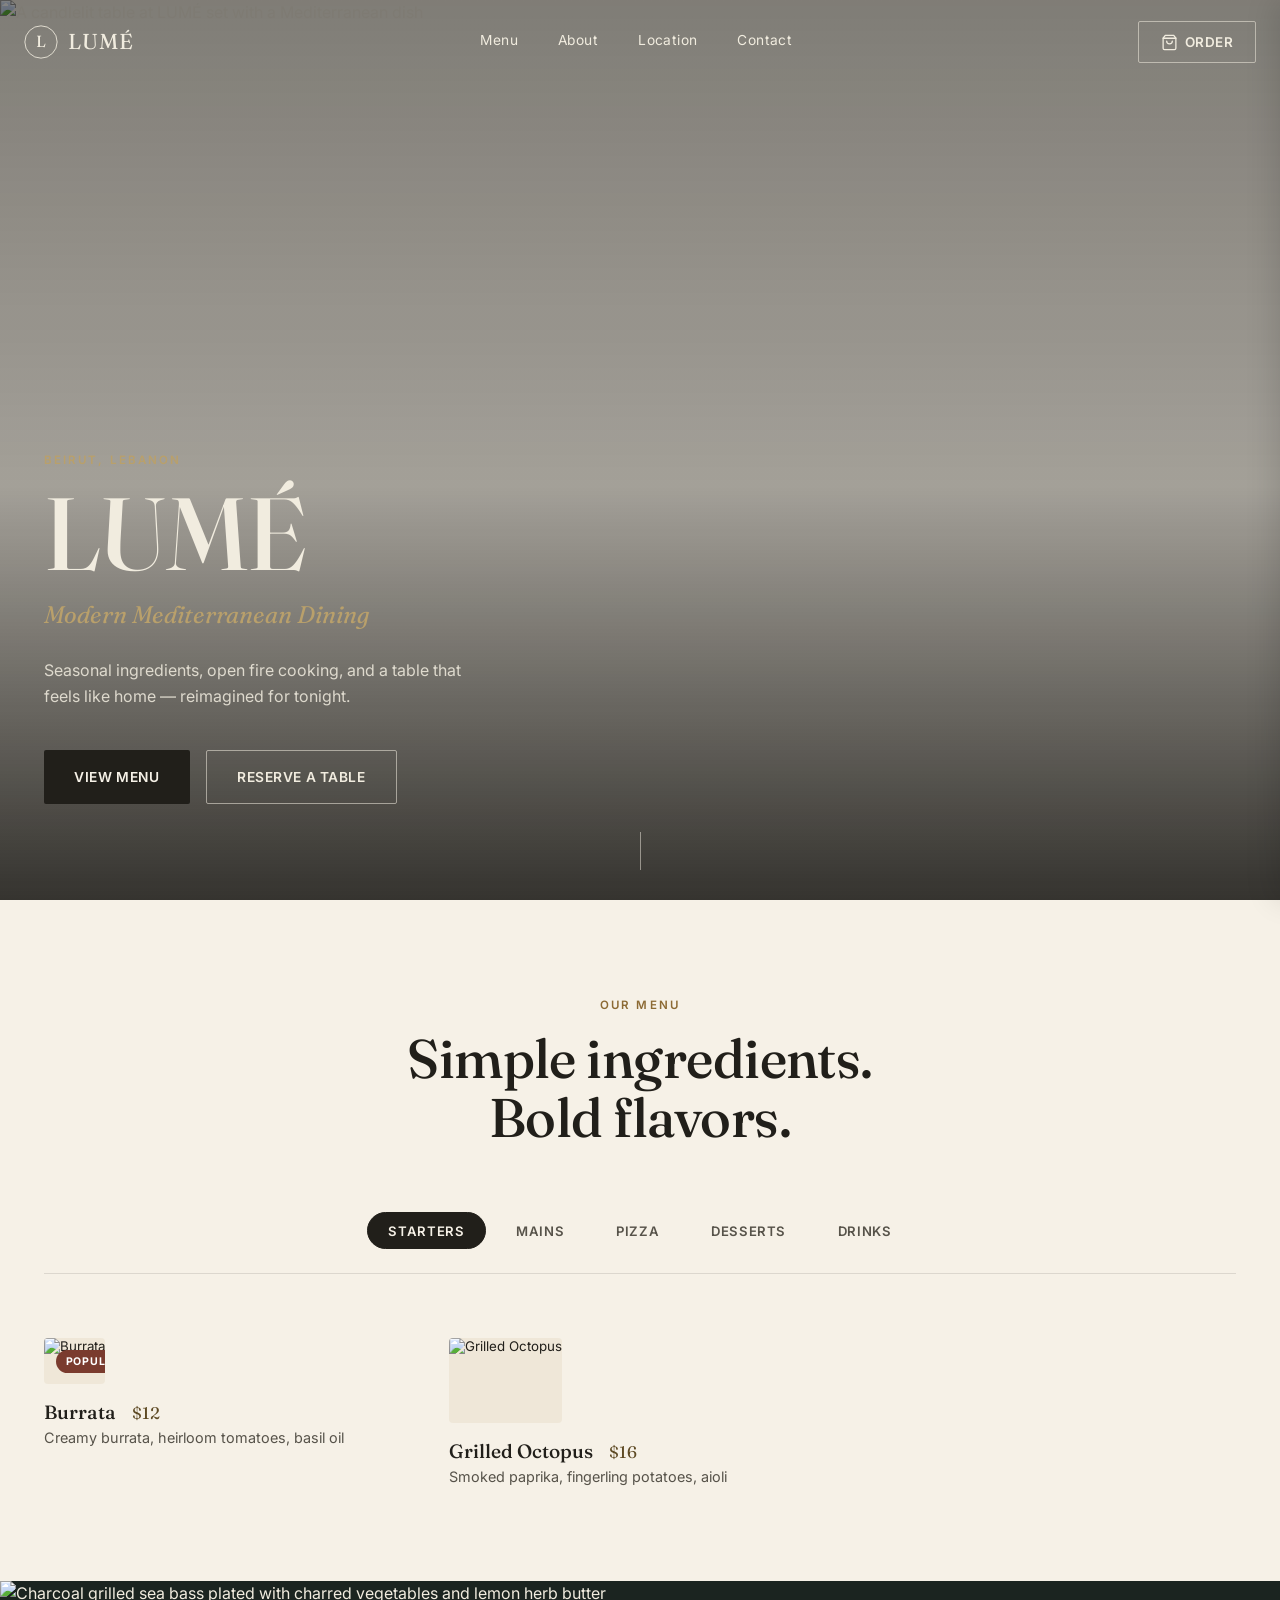
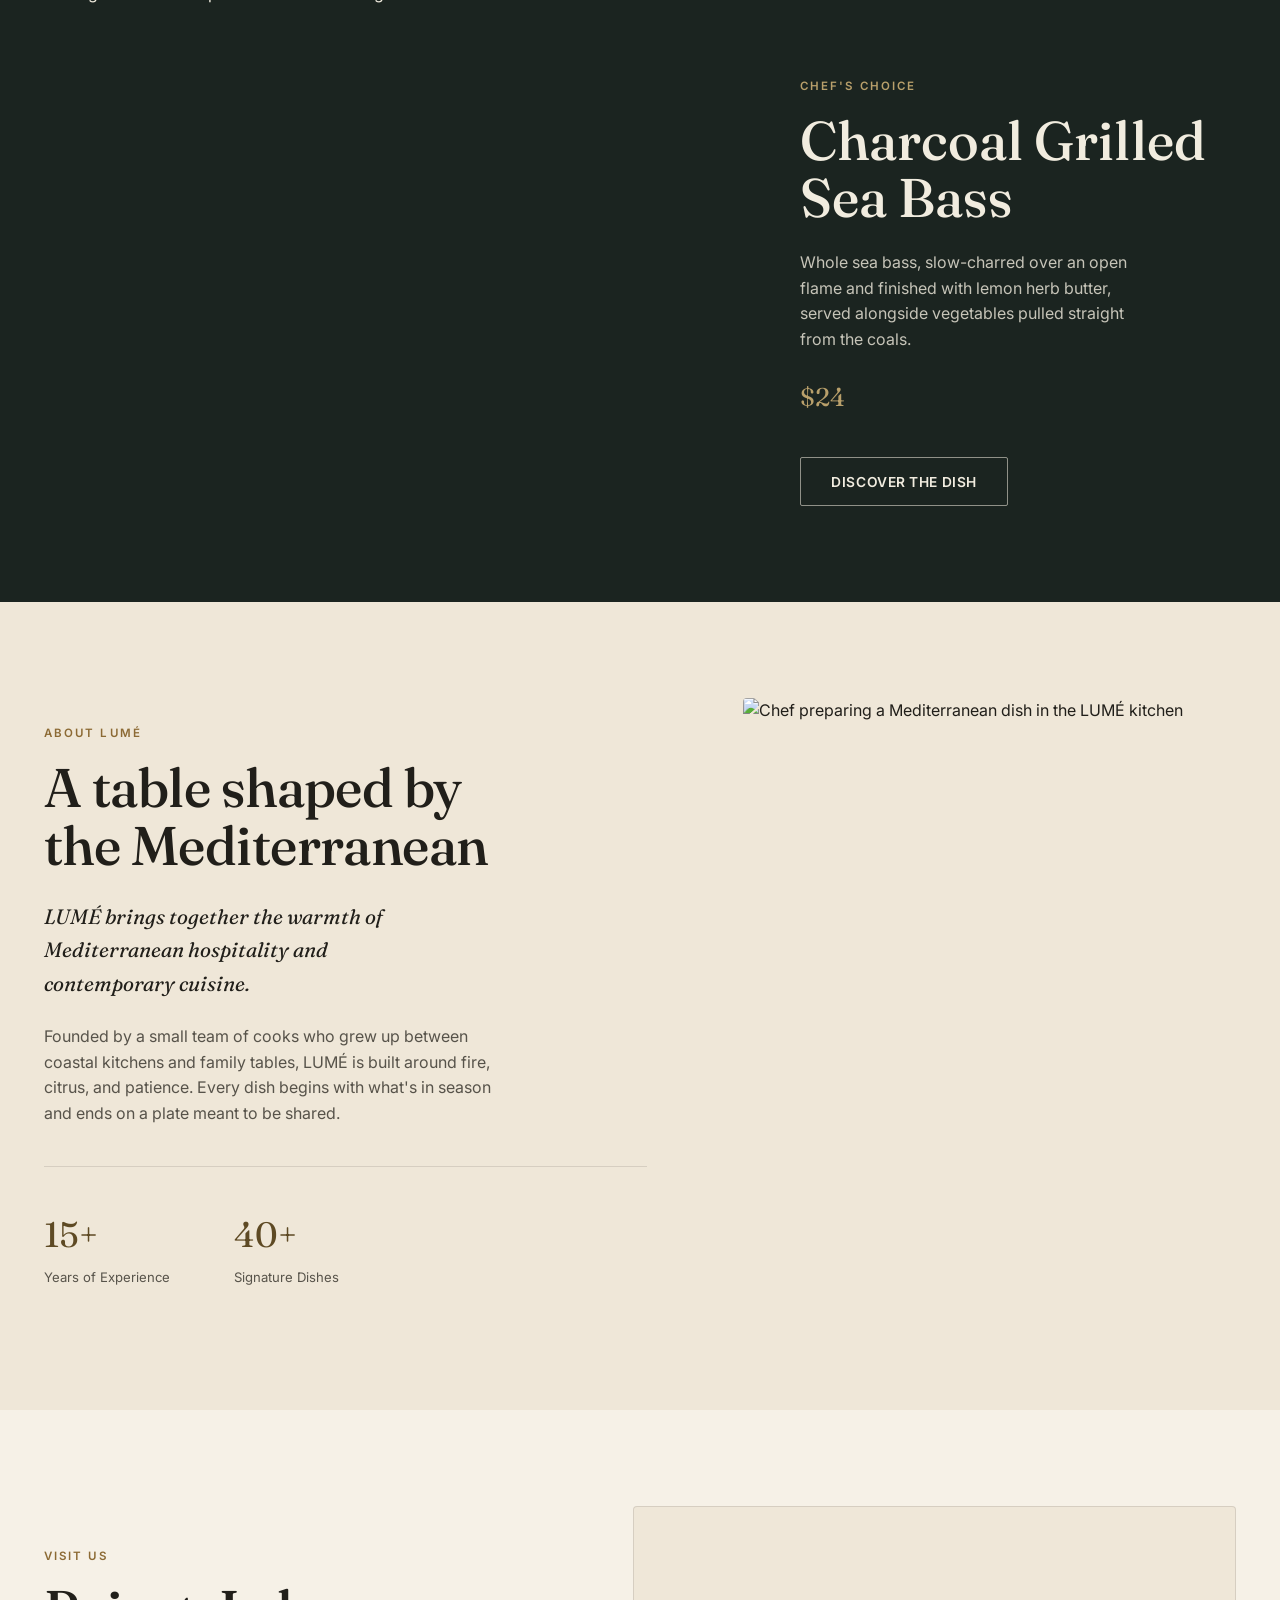
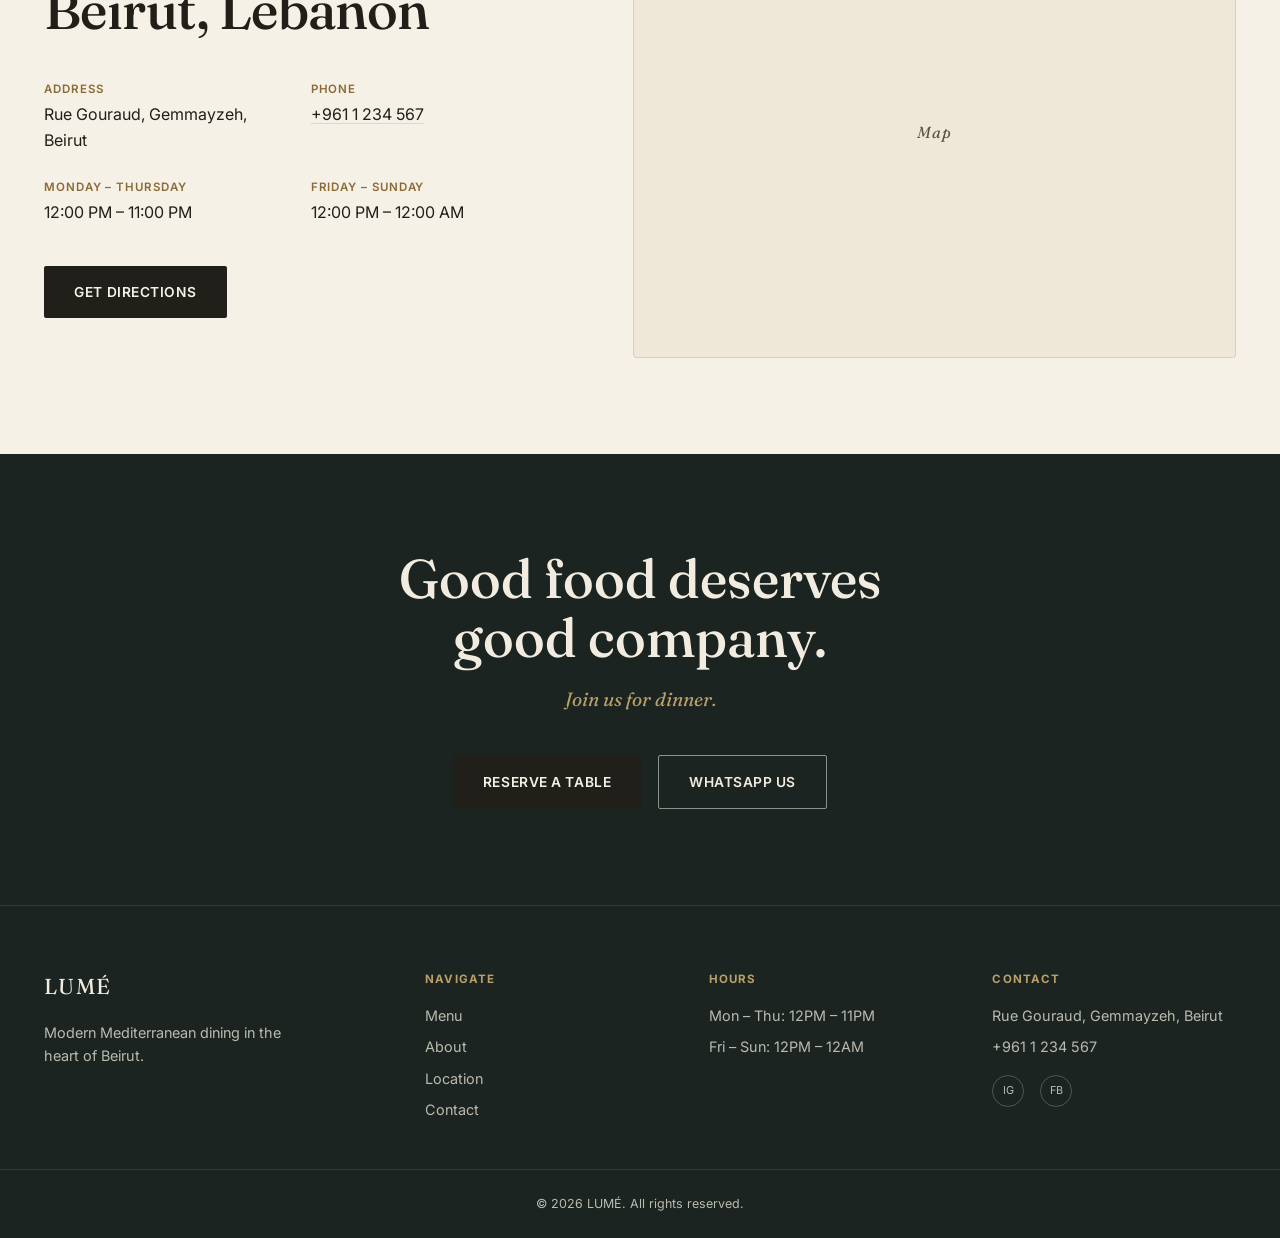
==== restaurants/lume/index.html @ 14a467d0 "Add files via upload" ====
<!DOCTYPE html>
<html lang="en">
<head>
<meta charset="UTF-8">
<meta name="viewport" content="width=device-width, initial-scale=1.0">
<title>LUMÉ — Modern Mediterranean Dining</title>
<meta name="description" content="LUMÉ is a modern Mediterranean restaurant in Beirut, Lebanon. Explore our menu, reserve a table, and discover contemporary Mediterranean cuisine.">
<link rel="preconnect" href="https://fonts.googleapis.com">
<link rel="preconnect" href="https://fonts.gstatic.com" crossorigin>
<link href="https://fonts.googleapis.com/css2?family=Fraunces:ital,opsz,wght@0,9..144,300;0,9..144,400;0,9..144,500;0,9..144,600;1,9..144,400;1,9..144,500&family=Inter:wght@400;500;600&display=swap" rel="stylesheet">
<link rel="stylesheet" href="css/style.css">
</head>
<body>

<!-- ================= NAVIGATION ================= -->
<header class="nav" id="nav">
  <div class="nav__inner">
    <a href="#top" class="nav__brand" aria-label="LUMÉ home">
      <span class="nav__mark" aria-hidden="true">
        <svg viewBox="0 0 40 40" width="34" height="34">
          <circle cx="20" cy="20" r="19" fill="none" stroke="currentColor" stroke-width="1"/>
          <text x="20" y="26" text-anchor="middle" font-family="Fraunces, serif" font-size="19" fill="currentColor">L</text>
        </svg>
      </span>
      <span class="nav__name">LUMÉ</span>
    </a>

    <nav class="nav__links" aria-label="Primary">
      <a href="#menu">Menu</a>
      <a href="#about">About</a>
      <a href="#location">Location</a>
      <a href="#contact">Contact</a>
    </nav>

    <div class="nav__actions">
      <button class="nav__cart-btn btn btn--line" id="cartBtn" aria-label="View your order, 0 items in cart">
        <svg class="nav__cart-icon" viewBox="0 0 24 24" width="17" height="17" fill="none" stroke="currentColor" stroke-width="1.8" stroke-linecap="round" stroke-linejoin="round" aria-hidden="true">
          <path d="M6 2L3 6v14a2 2 0 0 0 2 2h14a2 2 0 0 0 2-2V6l-3-4z"></path>
          <line x1="3" y1="6" x2="21" y2="6"></line>
          <path d="M16 10a4 4 0 0 1-8 0"></path>
        </svg>
        <span class="nav__cart-text">Order</span>
        <span class="nav__cart-badge" id="cartBadge" aria-hidden="true" hidden>0</span>
      </button>
      <button class="nav__burger" id="burgerBtn" aria-label="Open menu" aria-expanded="false" aria-controls="mobileDrawer">
        <span></span><span></span><span></span>
      </button>
    </div>
  </div>
</header>

<!-- Mobile drawer -->
<div class="drawer" id="mobileDrawer" aria-hidden="true">
  <nav class="drawer__links" aria-label="Mobile">
    <a href="#menu">Menu</a>
    <a href="#about">About</a>
    <a href="#location">Location</a>
    <a href="#contact">Contact</a>
    <button class="btn btn--solid drawer__order" id="drawerCartBtn">
      View Order (<span id="drawerCartBadge">0</span>)
    </button>
  </nav>
</div>
<div class="drawer__scrim" id="drawerScrim"></div>

<main id="top">

<!-- ================= HERO ================= -->
<section class="hero" id="hero">
  <div class="hero__media">
    <img src="https://images.unsplash.com/photo-1552566626-52f8b828add9?q=80&w=1800&auto=format&fit=crop" alt="A candlelit table at LUMÉ set with a Mediterranean dish" loading="eager">
    <div class="hero__scrim"></div>
  </div>
  <div class="hero__content">
    <p class="eyebrow hero__eyebrow reveal">Beirut, Lebanon</p>
    <h1 class="hero__title reveal">LUMÉ</h1>
    <p class="hero__tagline reveal">Modern Mediterranean Dining</p>
    <p class="hero__sub reveal">Seasonal ingredients, open fire cooking, and a table that feels like home — reimagined for tonight.</p>
    <div class="hero__ctas reveal">
      <a href="#menu" class="btn btn--solid">View Menu</a>
      <a href="#contact" class="btn btn--ghost">Reserve a Table</a>
    </div>
  </div>
  <button class="hero__scroll" id="scrollIndicator" aria-label="Scroll to menu">
    <span></span>
  </button>
</section>

<!-- ================= MENU ================= -->
<section class="menu-section" id="menu">
  <div class="section-inner">
    <p class="eyebrow center reveal">Our Menu</p>
    <h2 class="section-title center reveal">Simple ingredients.<br>Bold flavors.</h2>

    <div class="menu-tabs" role="tablist" aria-label="Menu categories" id="menuTabs">
      <!-- injected by JS -->
    </div>

    <div class="menu-grid" id="menuGrid" aria-live="polite">
      <!-- injected by JS -->
    </div>
  </div>
</section>

<!-- ================= FEATURED DISH ================= -->
<section class="featured" id="featured">
  <div class="featured__media reveal">
    <img src="https://images.unsplash.com/photo-1544025162-d76694265947?q=80&w=1400&auto=format&fit=crop" alt="Charcoal grilled sea bass plated with charred vegetables and lemon herb butter" loading="lazy">
  </div>
  <div class="featured__content reveal">
    <p class="eyebrow">Chef's Choice</p>
    <h2 class="featured__title">Charcoal Grilled<br>Sea Bass</h2>
    <p class="featured__desc">Whole sea bass, slow-charred over an open flame and finished with lemon herb butter, served alongside vegetables pulled straight from the coals.</p>
    <p class="featured__price">$24</p>
    <button class="btn btn--line" id="discoverBtn" data-id="2">Discover the Dish</button>
  </div>
</section>

<!-- ================= ABOUT ================= -->
<section class="about" id="about">
  <div class="section-inner about__inner">
    <div class="about__text reveal">
      <p class="eyebrow">About LUMÉ</p>
      <h2 class="section-title">A table shaped by<br>the Mediterranean</h2>
      <p class="about__lead">LUMÉ brings together the warmth of Mediterranean hospitality and contemporary cuisine.</p>
      <p class="about__body">Founded by a small team of cooks who grew up between coastal kitchens and family tables, LUMÉ is built around fire, citrus, and patience. Every dish begins with what's in season and ends on a plate meant to be shared.</p>

      <div class="about__stats">
        <div class="stat">
          <span class="stat__num">15+</span>
          <span class="stat__label">Years of Experience</span>
        </div>
        <div class="stat">
          <span class="stat__num">40+</span>
          <span class="stat__label">Signature Dishes</span>
        </div>
      </div>
    </div>
    <div class="about__media reveal">
      <img src="https://images.unsplash.com/photo-1414235077428-338989a2e8c0?q=80&w=1000&auto=format&fit=crop" alt="Chef preparing a Mediterranean dish in the LUMÉ kitchen" loading="lazy">
    </div>
  </div>
</section>

<!-- ================= LOCATION ================= -->
<section class="location" id="location">
  <div class="section-inner location__inner">
    <div class="location__details reveal">
      <p class="eyebrow">Visit Us</p>
      <h2 class="section-title">Beirut, Lebanon</h2>

      <dl class="location__list">
        <div>
          <dt>Address</dt>
          <dd>Rue Gouraud, Gemmayzeh, Beirut</dd>
        </div>
        <div>
          <dt>Phone</dt>
          <dd><a href="tel:+9611234567">+961 1 234 567</a></dd>
        </div>
        <div>
          <dt>Monday – Thursday</dt>
          <dd>12:00 PM – 11:00 PM</dd>
        </div>
        <div>
          <dt>Friday – Sunday</dt>
          <dd>12:00 PM – 12:00 AM</dd>
        </div>
      </dl>

      <a href="https://maps.google.com/?q=Rue+Gouraud,+Gemmayzeh,+Beirut" target="_blank" rel="noopener noreferrer" class="btn btn--solid" id="directionsLink">Get Directions</a>
    </div>

    <div class="location__map reveal" role="img" aria-label="Map placeholder showing LUMÉ's location in Beirut">
      <span>Map</span>
    </div>
  </div>
</section>

<!-- ================= CTA ================= -->
<section class="cta" id="contact">
  <div class="section-inner cta__inner reveal">
    <h2 class="cta__title">Good food deserves<br>good company.</h2>
    <p class="cta__sub">Join us for dinner.</p>
    <div class="cta__actions">
      <a href="tel:+9611234567" class="btn btn--solid" id="reserveBtn">Reserve a Table</a>
      <a href="https://wa.me/9611234567?text=Hello%20LUM%C3%89%2C%20I%20would%20like%20to%20reserve%20a%20table" target="_blank" rel="noopener noreferrer" class="btn btn--ghost" id="whatsappBtn">WhatsApp Us</a>
    </div>
  </div>
</section>

</main>

<!-- ================= FOOTER ================= -->
<footer class="footer">
  <div class="section-inner footer__inner">
    <div class="footer__brand">
      <span class="nav__name">LUMÉ</span>
      <p>Modern Mediterranean dining in the heart of Beirut.</p>
    </div>

    <nav class="footer__col" aria-label="Footer navigation">
      <h3>Navigate</h3>
      <a href="#menu">Menu</a>
      <a href="#about">About</a>
      <a href="#location">Location</a>
      <a href="#contact">Contact</a>
    </nav>

    <div class="footer__col">
      <h3>Hours</h3>
      <p>Mon – Thu: 12PM – 11PM</p>
      <p>Fri – Sun: 12PM – 12AM</p>
    </div>

    <div class="footer__col">
      <h3>Contact</h3>
      <p>Rue Gouraud, Gemmayzeh, Beirut</p>
      <p><a href="tel:+9611234567">+961 1 234 567</a></p>
      <div class="footer__social" aria-label="Social media">
        <a href="https://instagram.com" target="_blank" rel="noopener noreferrer" aria-label="LUMÉ on Instagram">IG</a>
        <a href="https://facebook.com" target="_blank" rel="noopener noreferrer" aria-label="LUMÉ on Facebook">FB</a>
      </div>
    </div>
  </div>
  <p class="footer__copy">© 2026 LUMÉ. All rights reserved.</p>
</footer>

<!-- ================= FOOD MODAL ================= -->
<div class="modal-scrim" id="modalScrim"></div>
<div class="modal" id="foodModal" role="dialog" aria-modal="true" aria-labelledby="modalTitle" aria-hidden="true">
  <button class="modal__close" id="modalClose" aria-label="Close dish details">&times;</button>
  <div class="modal__media">
    <img id="modalImage" src="" alt="">
  </div>
  <div class="modal__body">
    <p class="eyebrow" id="modalCategory"></p>
    <h3 id="modalTitle"></h3>
    <p class="modal__desc" id="modalDesc"></p>
    <p class="modal__ingredients" id="modalIngredients"></p>
    <div class="modal__tags" id="modalTags"></div>

    <div class="modal__footer">
      <div class="qty" role="group" aria-label="Quantity">
        <button id="qtyMinus" aria-label="Decrease quantity" disabled>−</button>
        <span id="qtyValue" aria-live="polite">1</span>
        <button id="qtyPlus" aria-label="Increase quantity">+</button>
      </div>
      <button class="btn btn--solid" id="addToOrderBtn">
        Add to Order — <span id="modalPrice"></span>
      </button>
    </div>
  </div>
</div>

<div class="toast" id="toast" role="status" aria-live="polite"></div>

<!-- ================= CART DRAWER ================= -->
<div class="cart-scrim" id="cartScrim"></div>
<aside class="cart-drawer" id="cartDrawer" role="dialog" aria-modal="true" aria-labelledby="cartTitle" aria-hidden="true">
  <div class="cart-drawer__header">
    <div class="cart-drawer__heading">
      <h2 class="cart-drawer__title" id="cartTitle">Your Order</h2>
      <span class="cart-drawer__count" id="cartHeaderCount" aria-live="polite">0 items</span>
    </div>
    <button class="cart-drawer__close" id="cartClose" aria-label="Close order drawer">&times;</button>
  </div>

  <div class="cart-drawer__body" id="cartBody">
    <!-- Injected by JS: Cart Items or Empty State -->
  </div>

  <div class="cart-drawer__footer" id="cartFooter">
    <div class="cart-drawer__subtotal-row">
      <span class="cart-drawer__subtotal-label">Subtotal</span>
      <span class="cart-drawer__subtotal-val" id="cartSubtotal">$0</span>
    </div>
    <button class="btn btn--solid cart-drawer__checkout-btn" id="checkoutBtn">
      Continue to Order
    </button>
  </div>
</aside>

<script src="js/app.js"></script>
</body>
</html>
---- restaurants/lume/css/style.css ----
/* ===========================================================
   LUMÉ — Design Tokens
   =========================================================== */
:root{
  /* --- Color: warm Mediterranean neutrals + brass accent --- */
  --color-bg:            #F6F1E7;   /* warm ivory */
  --color-bg-alt:        #EFE7D8;   /* deeper ivory, for section contrast */
  --color-ink:           #211F1A;   /* near-black warm ink */
  --color-ink-soft:      #57534A;   /* muted body text */
  --color-line:          rgba(33,31,26,0.12);

  --color-dark:          #1B2420;   /* deep olive-ink, for dark sections */
  --color-dark-text:     #F1ECDF;

  --color-accent:        #8C6A34;   /* aged brass / olive-gold */
  --color-accent-soft:   #B9A06B;
  --color-accent-deep:   #5E4A24;

  --color-badge:         #7A3B2E;   /* deep terracotta for "Popular/New" badges only */

  /* --- Type --- */
  --font-display: "Fraunces", serif;
  --font-body: "Inter", -apple-system, BlinkMacSystemFont, "Segoe UI", sans-serif;

  --fs-eyebrow: 0.72rem;
  --fs-body: 1rem;
  --fs-h1: clamp(3rem, 10vw, 6.4rem);
  --fs-h2: clamp(2rem, 5vw, 3.4rem);
  --fs-h3: clamp(1.4rem, 3vw, 1.9rem);

  /* --- Spacing scale --- */
  --sp-1: 0.5rem;
  --sp-2: 1rem;
  --sp-3: 1.5rem;
  --sp-4: 2.5rem;
  --sp-5: 4rem;
  --sp-6: 6rem;
  --sp-7: 9rem;

  --radius-sm: 2px;
  --radius-md: 4px;

  --ease: cubic-bezier(0.22, 1, 0.36, 1);
  --nav-h: 84px;
}

/* ===========================================================
   Reset
   =========================================================== */
*, *::before, *::after{ box-sizing: border-box; }
html{ scroll-behavior: smooth; }
body{
  margin:0;
  background: var(--color-bg);
  color: var(--color-ink);
  font-family: var(--font-body);
  font-size: var(--fs-body);
  line-height: 1.6;
  -webkit-font-smoothing: antialiased;
  overflow-x: hidden;
}
img{ max-width:100%; display:block; }
a{ color:inherit; text-decoration:none; }
button{ font-family: inherit; cursor:pointer; background:none; border:none; color:inherit; }
h1,h2,h3,h4,p,dl,dd{ margin:0; }
ul{ list-style:none; margin:0; padding:0; }

@media (prefers-reduced-motion: reduce){
  *{ animation-duration: 0.001ms !important; animation-iteration-count: 1 !important; transition-duration: 0.001ms !important; scroll-behavior: auto !important; }
}

:focus-visible{
  outline: 2px solid var(--color-accent);
  outline-offset: 3px;
}

/* ===========================================================
   Shared utilities
   =========================================================== */
.section-inner{
  max-width: 1240px;
  margin: 0 auto;
  padding: var(--sp-6) var(--sp-3);
}
.center{ text-align:center; margin-left:auto; margin-right:auto; }

.eyebrow{
  font-family: var(--font-body);
  font-size: var(--fs-eyebrow);
  letter-spacing: 0.18em;
  text-transform: uppercase;
  color: var(--color-accent);
  font-weight: 600;
  margin-bottom: var(--sp-2);
}
.section-title{
  font-family: var(--font-display);
  font-weight: 500;
  font-size: var(--fs-h2);
  line-height: 1.08;
  letter-spacing: -0.01em;
  max-width: 20ch;
}
.section-title.center{ margin-inline:auto; }

/* Buttons */
.btn{
  display:inline-flex;
  align-items:center;
  justify-content:center;
  gap: .5rem;
  padding: 0.95rem 1.9rem;
  font-size: 0.86rem;
  letter-spacing: 0.04em;
  text-transform: uppercase;
  font-weight: 600;
  border-radius: var(--radius-sm);
  transition: background 0.35s var(--ease), color 0.35s var(--ease), border-color 0.35s var(--ease), transform 0.25s var(--ease);
  white-space: nowrap;
}
.btn:hover{ transform: translateY(-1px); }
.btn--solid{
  background: var(--color-ink);
  color: var(--color-bg);
}
.btn--solid:hover{ background: var(--color-accent-deep); }
.btn--ghost{
  border: 1px solid rgba(241,236,223,0.55);
  color: var(--color-dark-text);
}
.btn--ghost:hover{ border-color: var(--color-dark-text); background: rgba(241,236,223,0.08); }
.btn--line{
  border: 1px solid var(--color-ink);
  color: var(--color-ink);
}
.btn--line:hover{ background: var(--color-ink); color: var(--color-bg); }

/* Scroll reveal */
.reveal{
  opacity: 0;
  transform: translateY(22px);
  transition: opacity 0.9s var(--ease), transform 0.9s var(--ease);
}
.reveal.is-visible{ opacity: 1; transform: none; }

/* ===========================================================
   Navigation
   =========================================================== */
.nav{
  position: fixed;
  inset: 0 0 auto 0;
  z-index: 100;
  height: var(--nav-h);
  display:flex;
  align-items:center;
  transition: height 0.4s var(--ease), background 0.4s var(--ease), box-shadow 0.4s var(--ease);
}
.nav__inner{
  width:100%;
  max-width: 1320px;
  margin: 0 auto;
  padding: 0 var(--sp-3);
  display:flex;
  align-items:center;
  justify-content:space-between;
}
.nav__brand{
  display:flex;
  align-items:center;
  gap: 0.6rem;
  color: var(--color-dark-text);
}
.nav__mark{ display:flex; color: currentColor; }
.nav__name{
  font-family: var(--font-display);
  font-size: 1.35rem;
  letter-spacing: 0.06em;
}
.nav__links{
  display:flex;
  gap: var(--sp-4);
  font-size: 0.86rem;
  letter-spacing: 0.03em;
}
.nav__links a{
  color: var(--color-dark-text);
  position:relative;
  padding-bottom: 4px;
}
.nav__links a::after{
  content:"";
  position:absolute;
  left:0; right:100%; bottom:0;
  height:1px;
  background: currentColor;
  transition: right 0.35s var(--ease);
}
.nav__links a:hover::after{ right:0; }

.nav__actions{ display:flex; align-items:center; gap: var(--sp-2); }
.nav__cart-btn{
  position: relative;
  display: inline-flex;
  align-items: center;
  gap: 0.45rem;
  padding: 0.72rem 1.35rem;
  font-size: 0.84rem;
  color: var(--color-dark-text);
  border-color: rgba(241,236,223,0.55);
}
.nav__cart-btn:hover{ background: var(--color-dark-text); color: var(--color-dark); }
.nav__cart-icon{ display: inline-flex; align-items: center; justify-content: center; }
.nav__cart-badge{
  position: absolute;
  top: -6px;
  right: -6px;
  background: var(--color-badge);
  color: #ffffff;
  font-size: 0.65rem;
  font-weight: 700;
  min-width: 18px;
  height: 18px;
  padding: 0 4px;
  border-radius: 999px;
  display: inline-flex;
  align-items: center;
  justify-content: center;
  line-height: 1;
  box-shadow: 0 1px 3px rgba(0,0,0,0.3);
}
.nav__cart-badge[hidden]{ display: none !important; }

/* Nav on light background (scrolled) */
.nav.is-scrolled{
  height: 68px;
  background: var(--color-bg);
  box-shadow: 0 1px 0 var(--color-line);
}
.nav.is-scrolled .nav__brand,
.nav.is-scrolled .nav__links a{ color: var(--color-ink); }
.nav.is-scrolled .nav__cart-btn{ color: var(--color-ink); border-color: var(--color-ink); }
.nav.is-scrolled .nav__cart-btn:hover{ background: var(--color-ink); color: var(--color-bg); }
.nav.is-scrolled .nav__burger span{ background: var(--color-ink); }

.nav__burger{
  display:none;
  flex-direction:column;
  justify-content:center;
  gap: 5px;
  width: 36px;
  height: 36px;
  padding: 6px;
  position: relative;
  z-index: 220;
}
.nav__burger span{
  height:1.5px;
  width: 100%;
  background: var(--color-dark-text);
  transition: background 0.3s var(--ease), transform 0.3s var(--ease), opacity 0.3s var(--ease);
  transform-origin: center;
}
.nav__burger[aria-expanded="true"] span:nth-child(1){
  transform: translateY(6.5px) rotate(45deg);
  background: var(--color-dark-text);
}
.nav__burger[aria-expanded="true"] span:nth-child(2){
  opacity: 0;
}
.nav__burger[aria-expanded="true"] span:nth-child(3){
  transform: translateY(-6.5px) rotate(-45deg);
  background: var(--color-dark-text);
}

/* Mobile drawer */
.drawer{
  position:fixed;
  top:0; right:0; bottom:0;
  width: min(78vw, 340px);
  background: var(--color-dark);
  z-index: 200;
  transform: translateX(100%);
  transition: transform 0.45s var(--ease);
  display:flex;
  align-items:center;
}
.drawer.is-open{ transform: translateX(0); }
.drawer__links{
  display:flex;
  flex-direction:column;
  gap: var(--sp-4);
  padding: var(--sp-5);
  width:100%;
}
.drawer__links a{
  color: var(--color-dark-text);
  font-family: var(--font-display);
  font-size: 1.6rem;
}
.drawer__order{ margin-top: var(--sp-2); align-self:flex-start; }
.drawer__scrim{
  position:fixed; inset:0;
  background: rgba(10,10,8,0.5);
  z-index: 190;
  opacity:0; visibility:hidden;
  transition: opacity 0.4s var(--ease), visibility 0.4s var(--ease);
}
.drawer__scrim.is-open{ opacity:1; visibility:visible; }

/* ===========================================================
   Hero
   =========================================================== */
.hero{
  position: relative;
  height: 100svh;
  min-height: 560px;
  display:flex;
  align-items:flex-end;
  overflow:hidden;
  color: var(--color-dark-text);
}
.hero__media{ position:absolute; inset:0; }
.hero__media img{
  width:100%; height:100%; object-fit:cover;
  transform: scale(1.06);
  animation: heroZoom 14s var(--ease) forwards;
}
@keyframes heroZoom{ to{ transform: scale(1); } }
.hero__scrim{
  position:absolute; inset:0;
  background:
    linear-gradient(0deg, rgba(10,9,6,0.82) 0%, rgba(10,9,6,0.35) 46%, rgba(10,9,6,0.5) 100%);
}
.hero__content{
  position:relative;
  z-index:2;
  padding: 0 var(--sp-3) var(--sp-6);
  max-width: 1240px;
  margin: 0 auto;
  width:100%;
}
.hero__eyebrow{ color: var(--color-accent-soft); }
.hero__title{
  font-family: var(--font-display);
  font-size: var(--fs-h1);
  font-weight: 500;
  line-height: 0.92;
  letter-spacing: -0.01em;
}
.hero__tagline{
  font-family: var(--font-display);
  font-style: italic;
  font-size: clamp(1.1rem, 2.4vw, 1.5rem);
  margin-top: var(--sp-2);
  color: var(--color-accent-soft);
}
.hero__sub{
  max-width: 42ch;
  margin-top: var(--sp-3);
  color: rgba(241,236,223,0.85);
}
.hero__ctas{
  display:flex;
  gap: var(--sp-2);
  flex-wrap:wrap;
  margin-top: var(--sp-4);
}
.hero__scroll{
  position:absolute;
  left:50%; bottom: var(--sp-3);
  transform: translateX(-50%);
  z-index:2;
  width: 44px;
  height: 50px;
  display: flex;
  align-items: center;
  justify-content: center;
  padding: 0;
  cursor: pointer;
}
.hero__scroll span{
  display:block;
  width:1px; height:38px;
  background: rgba(241,236,223,0.5);
  position:relative;
  overflow:hidden;
}
.hero__scroll span::after{
  content:"";
  position:absolute;
  left:0; top:-100%;
  width:100%; height:100%;
  background: var(--color-dark-text);
  animation: scrollLine 2.2s ease-in-out infinite;
}
@keyframes scrollLine{
  0%{ top:-100%; }
  50%{ top:0; }
  100%{ top:100%; }
}

/* ===========================================================
   Menu section
   =========================================================== */
.menu-section{ background: var(--color-bg); }

.menu-tabs{
  display:flex;
  justify-content:center;
  flex-wrap:wrap;
  gap: var(--sp-1);
  margin: var(--sp-5) 0 var(--sp-5);
  border-bottom: 1px solid var(--color-line);
  padding-bottom: var(--sp-3);
}
.menu-tab{
  padding: 0.6rem 1.3rem;
  font-size: 0.82rem;
  letter-spacing: 0.05em;
  text-transform: uppercase;
  font-weight: 600;
  color: var(--color-ink-soft);
  border: 1px solid transparent;
  border-radius: 999px;
  transition: color 0.3s var(--ease), border-color 0.3s var(--ease), background 0.3s var(--ease);
}
.menu-tab:hover{ color: var(--color-ink); }
.menu-tab[aria-selected="true"]{
  color: var(--color-bg);
  background: var(--color-ink);
  border-color: var(--color-ink);
}

.menu-grid{
  display:grid;
  grid-template-columns: repeat(3, 1fr);
  gap: var(--sp-4) var(--sp-3);
}
.dish-card{
  cursor:pointer;
  text-align:left;
  border: none;
  background:none;
  padding:0;
  display:flex;
  flex-direction:column;
  animation: cardIn 0.6s var(--ease) both;
}
@keyframes cardIn{
  from{ opacity:0; transform: translateY(16px); }
  to{ opacity:1; transform:none; }
}
.dish-card__frame{
  position:relative;
  aspect-ratio: 4 / 3;
  overflow:hidden;
  border-radius: var(--radius-md);
  background: var(--color-bg-alt);
}
.dish-card__frame img{
  width:100%; height:100%; object-fit:cover;
  transition: transform 0.7s var(--ease);
}
.dish-card:hover .dish-card__frame img{ transform: scale(1.08); }
.dish-card__badge{
  position:absolute;
  top: 12px; left: 12px;
  background: var(--color-badge);
  color: #fff;
  font-size: 0.66rem;
  letter-spacing: 0.08em;
  text-transform: uppercase;
  font-weight: 700;
  padding: 0.3rem 0.6rem;
  border-radius: 999px;
}
.dish-card__row{
  display:flex;
  justify-content:space-between;
  align-items:baseline;
  gap: var(--sp-2);
  margin-top: var(--sp-2);
}
.dish-card__name{
  font-family: var(--font-display);
  font-size: 1.2rem;
  font-weight: 500;
}
.dish-card__price{
  font-family: var(--font-display);
  color: var(--color-accent-deep);
  font-size: 1.05rem;
  white-space:nowrap;
}
.dish-card__desc{
  margin-top: 0.35rem;
  font-size: 0.9rem;
  color: var(--color-ink-soft);
}

/* ===========================================================
   Featured dish (editorial, asymmetric)
   =========================================================== */
.featured{
  display:grid;
  grid-template-columns: 1.15fr 0.85fr;
  background: var(--color-dark);
  color: var(--color-dark-text);
}
.featured__media{ position:relative; min-height: 420px; overflow:hidden; }
.featured__media img{ width:100%; height:100%; object-fit:cover; }
.featured__content{
  display:flex;
  flex-direction:column;
  justify-content:center;
  padding: var(--sp-6) var(--sp-5);
}
.featured__content .eyebrow{ color: var(--color-accent-soft); }
.featured__title{
  font-family: var(--font-display);
  font-size: var(--fs-h2);
  font-weight: 500;
  line-height: 1.05;
  margin-bottom: var(--sp-3);
}
.featured__desc{
  color: rgba(241,236,223,0.8);
  max-width: 36ch;
}
.featured__price{
  font-family: var(--font-display);
  font-size: 1.6rem;
  margin: var(--sp-3) 0 var(--sp-4);
  color: var(--color-accent-soft);
}
.featured .btn--line{ border-color: rgba(241,236,223,0.55); color: var(--color-dark-text); align-self:flex-start; }
.featured .btn--line:hover{ background: var(--color-dark-text); color: var(--color-dark); }

/* ===========================================================
   About
   =========================================================== */
.about{ background: var(--color-bg-alt); }
.about__inner{
  display:grid;
  grid-template-columns: 1.1fr 0.9fr;
  gap: var(--sp-6);
  align-items:center;
}
.about__lead{
  font-family: var(--font-display);
  font-style: italic;
  font-size: 1.3rem;
  margin: var(--sp-3) 0;
  color: var(--color-ink);
  max-width: 32ch;
}
.about__body{ color: var(--color-ink-soft); max-width: 46ch; }
.about__stats{
  display:flex;
  gap: var(--sp-5);
  margin-top: var(--sp-4);
  padding-top: var(--sp-4);
  border-top: 1px solid var(--color-line);
}
.stat{ display:flex; flex-direction:column; }
.stat__num{
  font-family: var(--font-display);
  font-size: 2.2rem;
  color: var(--color-accent-deep);
}
.stat__label{ font-size: 0.82rem; color: var(--color-ink-soft); margin-top: 0.2rem; }
.about__media{ border-radius: var(--radius-md); overflow:hidden; }
.about__media img{ width:100%; height:100%; object-fit:cover; aspect-ratio: 4/5; }

/* ===========================================================
   Location
   =========================================================== */
.location{ background: var(--color-bg); }
.location__inner{
  display:grid;
  grid-template-columns: 0.9fr 1.1fr;
  gap: var(--sp-6);
  align-items:center;
}
.location__list{
  display:grid;
  grid-template-columns: 1fr 1fr;
  gap: var(--sp-3) var(--sp-4);
  margin: var(--sp-4) 0 var(--sp-4);
}
.location__list dt{
  font-size: 0.72rem;
  letter-spacing: 0.08em;
  text-transform: uppercase;
  color: var(--color-accent);
  font-weight: 600;
  margin-bottom: 0.25rem;
}
.location__list dd{ color: var(--color-ink); }
.location__list a{ text-decoration: underline; text-decoration-color: var(--color-line); text-underline-offset: 3px; }
.location__map{
  aspect-ratio: 4/3;
  background: var(--color-bg-alt);
  border: 1px solid var(--color-line);
  border-radius: var(--radius-md);
  display:flex;
  align-items:center;
  justify-content:center;
  color: var(--color-ink-soft);
  font-family: var(--font-display);
  font-style: italic;
  letter-spacing: 0.05em;
}

/* ===========================================================
   CTA
   =========================================================== */
.cta{ background: var(--color-dark); color: var(--color-dark-text); }
.cta__inner{ text-align:center; }
.cta__title{
  font-family: var(--font-display);
  font-size: var(--fs-h2);
  font-weight: 500;
  line-height: 1.08;
}
.cta__sub{
  font-family: var(--font-display);
  font-style: italic;
  color: var(--color-accent-soft);
  font-size: 1.2rem;
  margin-top: var(--sp-2);
}
.cta__actions{
  display:flex;
  justify-content:center;
  gap: var(--sp-2);
  flex-wrap:wrap;
  margin-top: var(--sp-4);
}

/* ===========================================================
   Footer
   =========================================================== */
.footer{ background: var(--color-dark); color: rgba(241,236,223,0.75); border-top: 1px solid rgba(241,236,223,0.12); }
.footer__inner{
  display:grid;
  grid-template-columns: 1.4fr 1fr 1fr 1fr;
  gap: var(--sp-4);
  padding-top: var(--sp-5);
  padding-bottom: var(--sp-4);
}
.footer__brand .nav__name{ color: var(--color-dark-text); }
.footer__brand p{ margin-top: var(--sp-2); max-width: 30ch; font-size: 0.9rem; }
.footer__col h3{
  font-size: 0.72rem;
  letter-spacing: 0.1em;
  text-transform: uppercase;
  color: var(--color-accent-soft);
  margin-bottom: var(--sp-2);
}
.footer__col a, .footer__col p{ display:block; font-size: 0.9rem; margin-bottom: 0.5rem; }
.footer__social{ display:flex; gap: var(--sp-2); margin-top: var(--sp-2); }
.footer__social a{
  width: 32px; height:32px;
  border: 1px solid rgba(241,236,223,0.25);
  border-radius: 50%;
  display:flex; align-items:center; justify-content:center;
  font-size: 0.68rem;
}
.footer__copy{
  text-align:center;
  font-size: 0.78rem;
  padding: var(--sp-3);
  border-top: 1px solid rgba(241,236,223,0.12);
}

/* ===========================================================
   Food Modal
   =========================================================== */
.modal-scrim{
  position:fixed; inset:0;
  background: rgba(10,9,6,0.6);
  z-index: 300;
  opacity:0; visibility:hidden;
  transition: opacity 0.4s var(--ease), visibility 0.4s var(--ease);
}
.modal-scrim.is-open{ opacity:1; visibility:visible; }

.modal{
  position:fixed;
  z-index: 310;
  left:50%; top:50%;
  transform: translate(-50%, -48%) scale(0.97);
  width: min(880px, 92vw);
  max-height: 88vh;
  overflow:auto;
  background: var(--color-bg);
  border-radius: var(--radius-md);
  display:grid;
  grid-template-columns: 1fr 1fr;
  opacity:0; visibility:hidden;
  transition: opacity 0.4s var(--ease), transform 0.4s var(--ease), visibility 0.4s var(--ease);
}
.modal.is-open{ opacity:1; visibility:visible; transform: translate(-50%, -50%) scale(1); }
.modal__media{ min-height: 260px; }
.modal__media img{ width:100%; height:100%; object-fit:cover; }
.modal__body{ padding: var(--sp-4); display:flex; flex-direction:column; }
.modal__body h3{
  font-family: var(--font-display);
  font-size: var(--fs-h3);
  font-weight: 500;
  margin-bottom: var(--sp-2);
}
.modal__desc{ color: var(--color-ink-soft); }
.modal__ingredients{ margin-top: var(--sp-2); font-size: 0.88rem; color: var(--color-ink-soft); }
.modal__ingredients:empty{ display: none; }
.modal__ingredients:not(:empty)::before{ content:"Ingredients — "; color: var(--color-ink); font-weight:600; }
.modal__tags{ display:flex; gap: 0.4rem; flex-wrap:wrap; margin-top: var(--sp-2); }
.modal__tags span{
  font-size: 0.7rem;
  letter-spacing: 0.05em;
  text-transform: uppercase;
  padding: 0.25rem 0.6rem;
  border: 1px solid var(--color-line);
  border-radius: 999px;
  color: var(--color-ink-soft);
}
.modal__footer{
  margin-top: auto;
  padding-top: var(--sp-4);
  display:flex;
  align-items:center;
  justify-content:space-between;
  gap: var(--sp-2);
  flex-wrap:wrap;
}
.qty{
  display:flex;
  align-items:center;
  border: 1px solid var(--color-line);
  border-radius: 999px;
}
.qty button{
  width: 38px; height:38px;
  font-size: 1.1rem;
  transition: opacity 0.2s var(--ease), background 0.2s var(--ease);
}
.qty button:disabled{
  opacity: 0.35;
  cursor: not-allowed;
}
.qty span{ min-width: 28px; text-align:center; font-weight:600; }
.modal__close{
  position:absolute;
  top: var(--sp-2); right: var(--sp-2);
  width: 38px; height: 38px;
  border-radius: 50%;
  background: rgba(255,255,255,0.85);
  font-size: 1.4rem;
  line-height:1;
  display:flex; align-items:center; justify-content:center;
  z-index: 10;
  transition: background 0.2s var(--ease), transform 0.2s var(--ease);
}
.modal__close:hover{
  background: #ffffff;
  transform: scale(1.05);
}

/* Toast */
.toast{
  position:fixed;
  left:50%; bottom: 28px;
  transform: translateX(-50%) translateY(10px);
  background: var(--color-ink);
  color: var(--color-bg);
  padding: 0.85rem 1.4rem;
  border-radius: 999px;
  font-size: 0.85rem;
  z-index: 400;
  opacity:0; visibility:hidden;
  transition: opacity 0.35s var(--ease), transform 0.35s var(--ease), visibility 0.35s var(--ease);
}
.toast.is-visible{ opacity:1; visibility:visible; transform: translateX(-50%) translateY(0); }

/* ===========================================================
   Cart Drawer
   =========================================================== */
.cart-scrim{
  position: fixed;
  inset: 0;
  background: rgba(10, 9, 6, 0.55);
  z-index: 340;
  opacity: 0;
  visibility: hidden;
  transition: opacity 0.35s var(--ease), visibility 0.35s var(--ease);
}
.cart-scrim.is-open{
  opacity: 1;
  visibility: visible;
}

.cart-drawer{
  position: fixed;
  top: 0;
  right: 0;
  bottom: 0;
  width: min(440px, 100vw);
  background: var(--color-bg);
  z-index: 350;
  transform: translateX(100%);
  transition: transform 0.4s var(--ease);
  display: flex;
  flex-direction: column;
  box-shadow: -6px 0 28px rgba(0,0,0,0.12);
}
.cart-drawer.is-open{
  transform: translateX(0);
}

.cart-drawer__header{
  display: flex;
  align-items: center;
  justify-content: space-between;
  padding: var(--sp-4);
  border-bottom: 1px solid var(--color-line);
}
.cart-drawer__heading{
  display: flex;
  align-items: baseline;
  gap: var(--sp-2);
}
.cart-drawer__title{
  font-family: var(--font-display);
  font-size: 1.4rem;
  font-weight: 500;
}
.cart-drawer__count{
  font-size: 0.78rem;
  color: var(--color-ink-soft);
  text-transform: uppercase;
  letter-spacing: 0.05em;
  font-weight: 600;
}
.cart-drawer__close{
  width: 36px;
  height: 36px;
  border-radius: 50%;
  background: var(--color-bg-alt);
  font-size: 1.4rem;
  line-height: 1;
  display: flex;
  align-items: center;
  justify-content: center;
  cursor: pointer;
  transition: background 0.2s var(--ease), transform 0.2s var(--ease);
}
.cart-drawer__close:hover{
  background: var(--color-line);
  transform: scale(1.05);
}

.cart-drawer__body{
  flex: 1;
  overflow-y: auto;
  padding: var(--sp-2) var(--sp-4);
  -webkit-overflow-scrolling: touch;
}

/* Cart Items List */
.cart-items{
  list-style: none;
  margin: 0;
  padding: 0;
  display: flex;
  flex-direction: column;
}
.cart-item{
  display: flex;
  gap: var(--sp-3);
  padding: var(--sp-3) 0;
  border-bottom: 1px solid var(--color-line);
  align-items: flex-start;
  animation: cardIn 0.3s var(--ease) both;
}
.cart-item:last-child{
  border-bottom: none;
}
.cart-item__media{
  width: 68px;
  height: 68px;
  border-radius: var(--radius-md);
  overflow: hidden;
  flex-shrink: 0;
  background: var(--color-bg-alt);
}
.cart-item__media img{
  width: 100%;
  height: 100%;
  object-fit: cover;
}
.cart-item__info{
  flex: 1;
  min-width: 0;
  display: flex;
  flex-direction: column;
  gap: 0.2rem;
}
.cart-item__top{
  display: flex;
  justify-content: space-between;
  align-items: flex-start;
  gap: var(--sp-1);
}
.cart-item__name{
  font-family: var(--font-display);
  font-size: 1.05rem;
  font-weight: 500;
  line-height: 1.25;
}
.cart-item__remove{
  background: none;
  border: none;
  color: var(--color-ink-soft);
  cursor: pointer;
  padding: 4px;
  display: flex;
  align-items: center;
  justify-content: center;
  border-radius: 4px;
  opacity: 0.6;
  transition: opacity 0.2s var(--ease), color 0.2s var(--ease);
}
.cart-item__remove:hover{
  opacity: 1;
  color: var(--color-badge);
}
.cart-item__price{
  font-size: 0.82rem;
  color: var(--color-ink-soft);
}
.cart-item__bottom{
  display: flex;
  justify-content: space-between;
  align-items: center;
  margin-top: 0.35rem;
}

/* Cart Quantity Stepper */
.qty--cart{
  border: 1px solid var(--color-line);
  border-radius: 999px;
  background: var(--color-bg-alt);
  display: flex;
  align-items: center;
}
.qty--cart .qty__btn{
  width: 28px;
  height: 28px;
  font-size: 1rem;
  display: flex;
  align-items: center;
  justify-content: center;
  border: none;
  background: none;
  color: var(--color-ink);
  cursor: pointer;
  transition: opacity 0.2s var(--ease), background 0.2s var(--ease);
}
.qty--cart .qty__btn:disabled{
  opacity: 0.3;
  cursor: not-allowed;
}
.qty--cart .qty__val{
  min-width: 24px;
  text-align: center;
  font-size: 0.84rem;
  font-weight: 600;
}
.cart-item__total{
  font-family: var(--font-display);
  font-size: 1.05rem;
  font-weight: 600;
  color: var(--color-accent-deep);
}

/* Cart Empty State */
.cart-empty{
  display: flex;
  flex-direction: column;
  align-items: center;
  justify-content: center;
  text-align: center;
  height: 100%;
  min-height: 240px;
  padding: var(--sp-5) var(--sp-2);
}
.cart-empty__title{
  font-family: var(--font-display);
  font-size: 1.3rem;
  font-weight: 500;
  margin-bottom: 0.4rem;
}
.cart-empty__sub{
  color: var(--color-ink-soft);
  font-size: 0.9rem;
  max-width: 24ch;
  margin-bottom: var(--sp-4);
  line-height: 1.45;
}
.cart-empty__btn{
  padding: 0.75rem 1.6rem;
}

/* Cart Drawer Footer */
.cart-drawer__footer{
  padding: var(--sp-4);
  border-top: 1px solid var(--color-line);
  background: var(--color-bg);
  display: flex;
  flex-direction: column;
  gap: var(--sp-3);
}
.cart-drawer__subtotal-row{
  display: flex;
  justify-content: space-between;
  align-items: baseline;
}
.cart-drawer__subtotal-label{
  font-size: 0.92rem;
  text-transform: uppercase;
  letter-spacing: 0.05em;
  font-weight: 600;
  color: var(--color-ink-soft);
}
.cart-drawer__subtotal-val{
  font-family: var(--font-display);
  font-size: 1.45rem;
  font-weight: 600;
  color: var(--color-ink);
}
.cart-drawer__checkout-btn{
  width: 100%;
  padding: 1rem;
}

/* ===========================================================
   Responsive
   =========================================================== */
@media (max-width: 1024px){
  .menu-grid{ grid-template-columns: repeat(2, 1fr); }
  .about__inner, .location__inner{ grid-template-columns: 1fr; }
  .about__media{ order:-1; }
  .featured{ grid-template-columns: 1fr; }
  .featured__media{ min-height: 320px; }
  .footer__inner{ grid-template-columns: 1fr 1fr; }
}

@media (max-width: 860px){
  .nav__links{ display:none; }
  .nav__burger{ display:flex; }
  .nav__cart-btn{ padding: 0.52rem 0.9rem; font-size: 0.78rem; }
  .modal{ grid-template-columns: 1fr; }
  .modal__media{ min-height: 200px; }
}

@media (max-width: 640px){
  .menu-grid{
    grid-template-columns: repeat(2, 1fr);
    gap: var(--sp-3) 0.85rem;
  }
  .dish-card{
    background: #FFFFFF;
    border: 1px solid rgba(33, 31, 26, 0.08);
    border-radius: 6px;
    overflow: hidden;
    box-shadow: 0 1px 3px rgba(33, 31, 26, 0.03);
    transition: transform 0.25s var(--ease), box-shadow 0.25s var(--ease);
  }
  .dish-card:active{
    transform: scale(0.985);
  }
  .dish-card__frame{
    border-radius: 0;
  }
  .dish-card__row{
    padding: 0.65rem 0.65rem 0;
    margin-top: 0;
    gap: 0.25rem;
    flex-direction: column;
    align-items: flex-start;
  }
  .dish-card__name{
    font-size: 1.05rem;
    line-height: 1.2;
  }
  .dish-card__price{
    font-size: 0.95rem;
  }
  .dish-card__desc{
    padding: 0.25rem 0.65rem 0.75rem;
    margin-top: 0;
    font-size: 0.82rem;
    line-height: 1.35;
  }
  .dish-card__badge{
    top: 8px;
    left: 8px;
    font-size: 0.6rem;
    padding: 0.22rem 0.5rem;
  }
  .location__list{ grid-template-columns: 1fr; }
  .footer__inner{ grid-template-columns: 1fr; }
  .hero__ctas{ flex-direction:column; align-items:stretch; }
  .hero__ctas .btn{ text-align:center; }
}

@media (max-width: 480px){
  .section-inner{ padding: var(--sp-5) var(--sp-2); }
  .menu-grid{
    grid-template-columns: repeat(2, 1fr);
    gap: var(--sp-3) 0.65rem;
  }
  .dish-card{
    border-radius: 5px;
  }
  .dish-card__row{
    padding: 0.5rem 0.5rem 0;
    gap: 0.15rem;
  }
  .dish-card__name{
    font-size: 0.95rem;
    line-height: 1.2;
  }
  .dish-card__price{
    font-size: 0.9rem;
  }
  .dish-card__desc{
    padding: 0.2rem 0.5rem 0.65rem;
    font-size: 0.76rem;
    line-height: 1.32;
  }
  .dish-card__badge{
    top: 6px;
    left: 6px;
    font-size: 0.56rem;
    padding: 0.18rem 0.42rem;
  }
  .featured__content{ padding: var(--sp-4) var(--sp-3); }
  .modal__body{ padding: var(--sp-3) var(--sp-2); }
  .modal__footer{
    flex-direction: column;
    align-items: stretch;
    gap: var(--sp-2);
  }
  .modal__footer .qty{
    align-self: center;
  }
  .modal__footer .btn{
    width: 100%;
  }
  .cart-drawer{
    width: 100vw;
  }
  .cart-drawer__header{
    padding: var(--sp-3);
  }
  .cart-drawer__body{
    padding: var(--sp-2) var(--sp-3);
  }
  .cart-drawer__footer{
    padding: var(--sp-3);
  }
}

/* Prevent any horizontal overflow */
html, body{ max-width: 100%; }
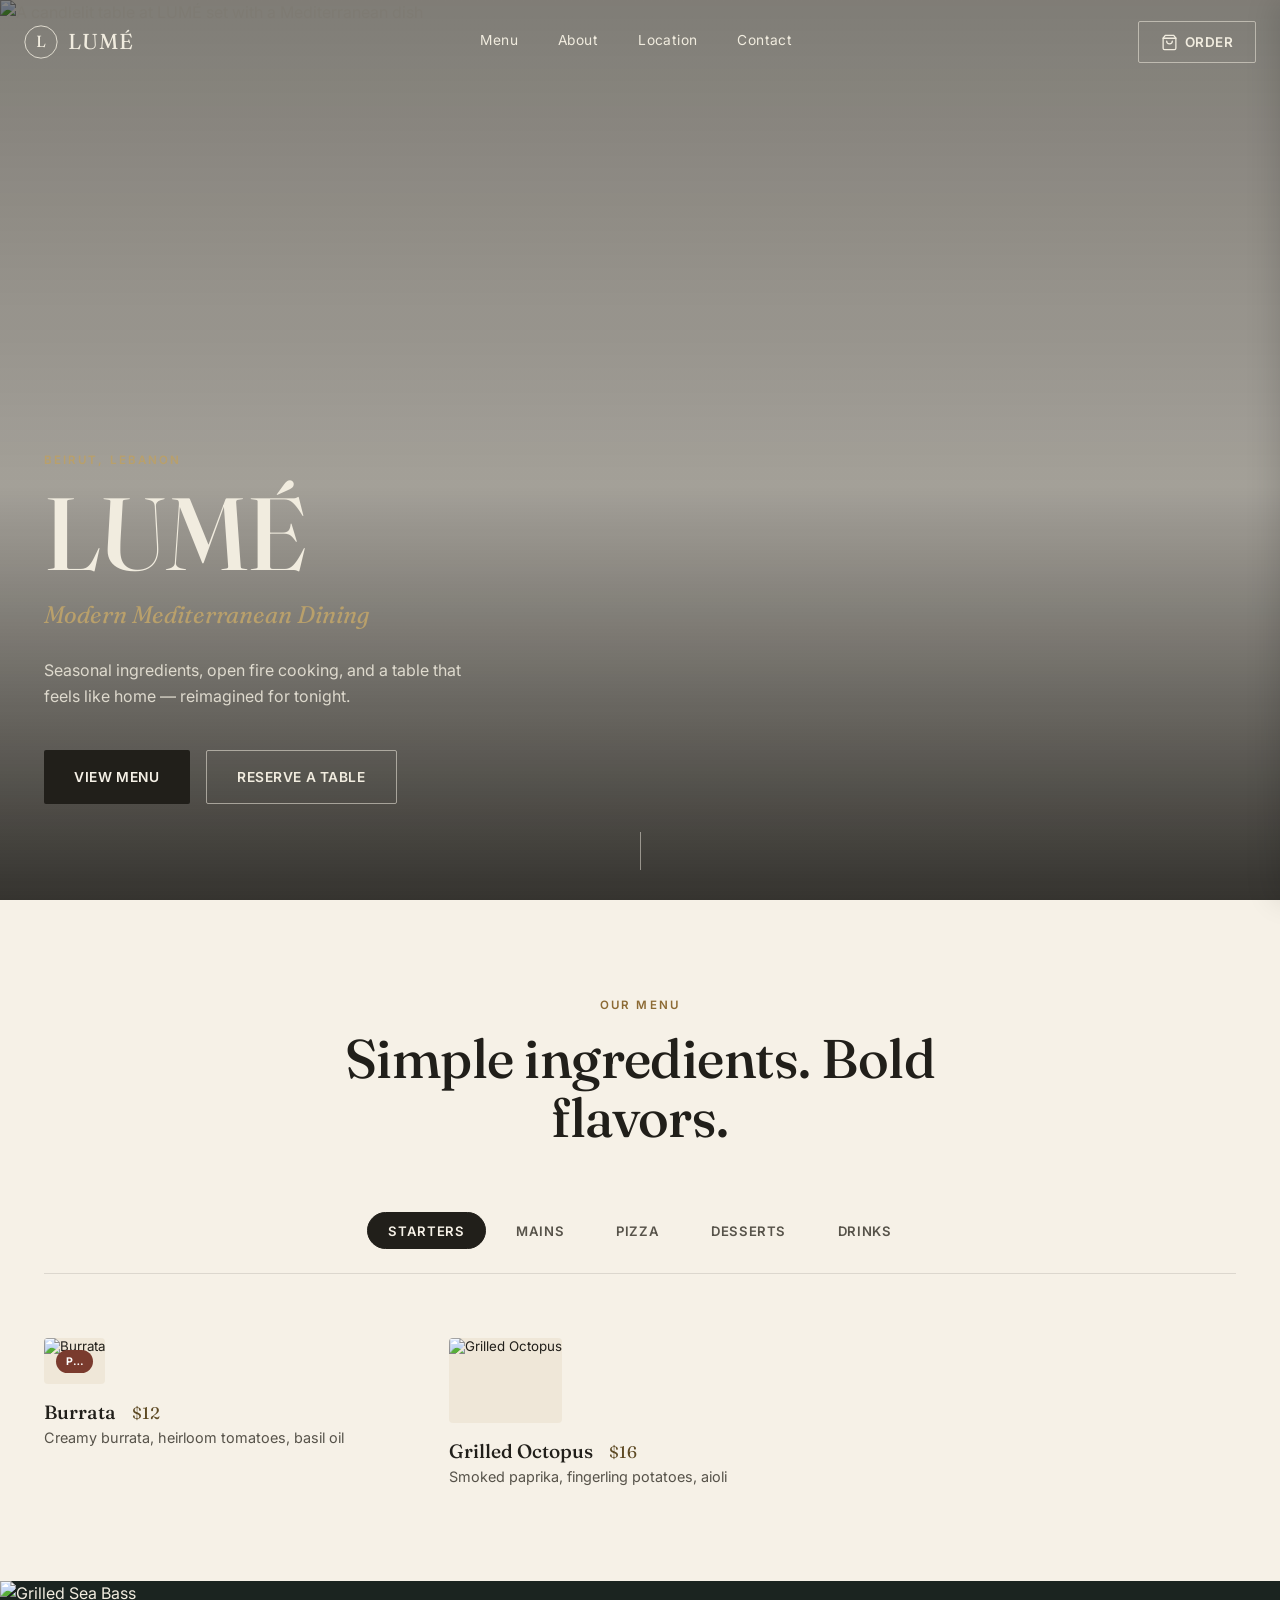
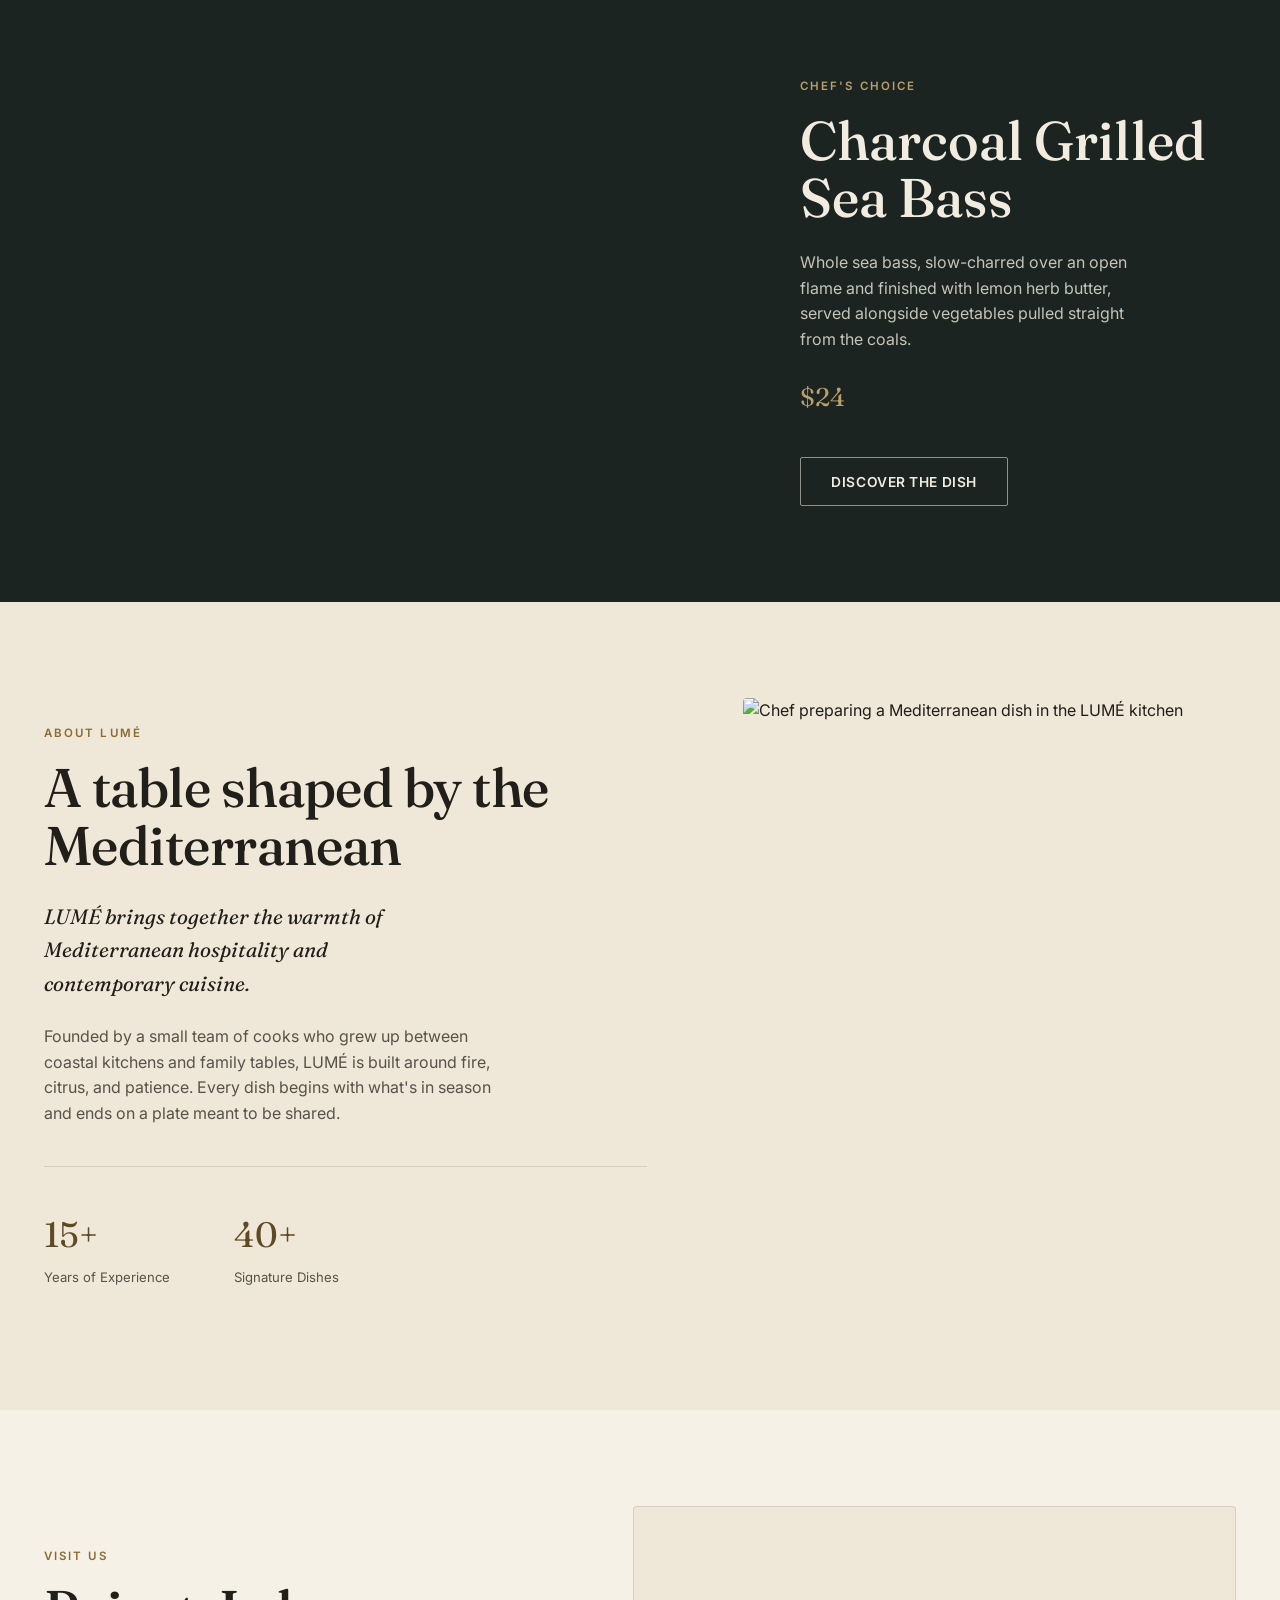
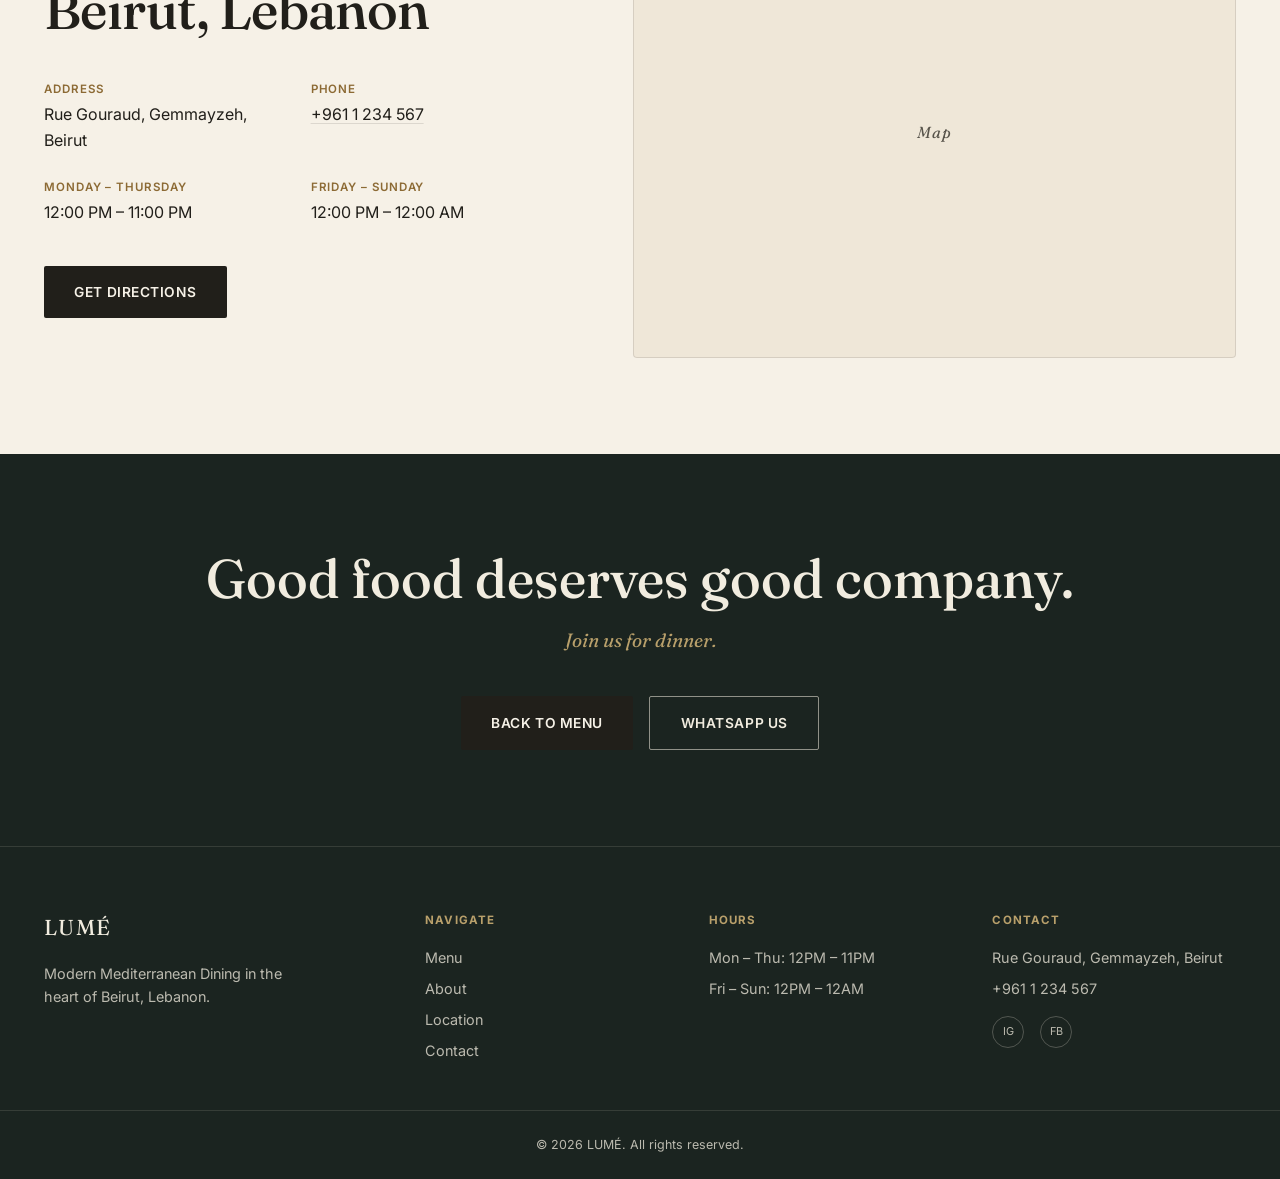
==== commit 0e46a0bc: "feat: complete Stage 2A restaurant management foundation" ====
--- a/restaurants/lume/index.html
+++ b/restaurants/lume/index.html
@@ -72,10 +72,10 @@
     <div class="hero__scrim"></div>
   </div>
   <div class="hero__content">
-    <p class="eyebrow hero__eyebrow reveal">Beirut, Lebanon</p>
-    <h1 class="hero__title reveal">LUMÉ</h1>
-    <p class="hero__tagline reveal">Modern Mediterranean Dining</p>
-    <p class="hero__sub reveal">Seasonal ingredients, open fire cooking, and a table that feels like home — reimagined for tonight.</p>
+    <p class="eyebrow hero__eyebrow reveal" id="heroEyebrow">Beirut, Lebanon</p>
+    <h1 class="hero__title reveal" id="heroTitle">LUMÉ</h1>
+    <p class="hero__tagline reveal" id="heroTagline">Modern Mediterranean Dining</p>
+    <p class="hero__sub reveal" id="heroSub">Seasonal ingredients, open fire cooking, and a table that feels like home — reimagined for tonight.</p>
     <div class="hero__ctas reveal">
       <a href="#menu" class="btn btn--solid">View Menu</a>
       <a href="#contact" class="btn btn--ghost">Reserve a Table</a>
@@ -109,9 +109,9 @@
   </div>
   <div class="featured__content reveal">
     <p class="eyebrow">Chef's Choice</p>
-    <h2 class="featured__title">Charcoal Grilled<br>Sea Bass</h2>
-    <p class="featured__desc">Whole sea bass, slow-charred over an open flame and finished with lemon herb butter, served alongside vegetables pulled straight from the coals.</p>
-    <p class="featured__price">$24</p>
+    <h2 class="featured__title" id="featuredTitle">Charcoal Grilled<br>Sea Bass</h2>
+    <p class="featured__desc" id="featuredDesc">Whole sea bass, slow-charred over an open flame and finished with lemon herb butter, served alongside vegetables pulled straight from the coals.</p>
+    <p class="featured__price" id="featuredPrice">$24</p>
     <button class="btn btn--line" id="discoverBtn" data-id="2">Discover the Dish</button>
   </div>
 </section>
@@ -120,7 +120,7 @@
 <section class="about" id="about">
   <div class="section-inner about__inner">
     <div class="about__text reveal">
-      <p class="eyebrow">About LUMÉ</p>
+      <p class="eyebrow" id="aboutEyebrow">About LUMÉ</p>
       <h2 class="section-title">A table shaped by<br>the Mediterranean</h2>
       <p class="about__lead">LUMÉ brings together the warmth of Mediterranean hospitality and contemporary cuisine.</p>
       <p class="about__body">Founded by a small team of cooks who grew up between coastal kitchens and family tables, LUMÉ is built around fire, citrus, and patience. Every dish begins with what's in season and ends on a plate meant to be shared.</p>
@@ -147,16 +147,16 @@
   <div class="section-inner location__inner">
     <div class="location__details reveal">
       <p class="eyebrow">Visit Us</p>
-      <h2 class="section-title">Beirut, Lebanon</h2>
+      <h2 class="section-title" id="locationCity">Beirut, Lebanon</h2>
 
       <dl class="location__list">
         <div>
           <dt>Address</dt>
-          <dd>Rue Gouraud, Gemmayzeh, Beirut</dd>
+          <dd id="locationAddress">Rue Gouraud, Gemmayzeh, Beirut</dd>
         </div>
         <div>
           <dt>Phone</dt>
-          <dd><a href="tel:+9611234567">+961 1 234 567</a></dd>
+          <dd><a href="tel:+9611234567" id="locationPhoneLink">+961 1 234 567</a></dd>
         </div>
         <div>
           <dt>Monday – Thursday</dt>
@@ -183,7 +183,7 @@
     <h2 class="cta__title">Good food deserves<br>good company.</h2>
     <p class="cta__sub">Join us for dinner.</p>
     <div class="cta__actions">
-      <a href="tel:+9611234567" class="btn btn--solid" id="reserveBtn">Reserve a Table</a>
+      <a href="#menu" class="btn btn--solid" id="reserveBtn">Back To Menu</a>
       <a href="https://wa.me/9611234567?text=Hello%20LUM%C3%89%2C%20I%20would%20like%20to%20reserve%20a%20table" target="_blank" rel="noopener noreferrer" class="btn btn--ghost" id="whatsappBtn">WhatsApp Us</a>
     </div>
   </div>
@@ -196,7 +196,7 @@
   <div class="section-inner footer__inner">
     <div class="footer__brand">
       <span class="nav__name">LUMÉ</span>
-      <p>Modern Mediterranean dining in the heart of Beirut.</p>
+      <p id="footerBrandDesc">Modern Mediterranean dining in the heart of Beirut.</p>
     </div>
 
     <nav class="footer__col" aria-label="Footer navigation">
@@ -215,15 +215,15 @@
 
     <div class="footer__col">
       <h3>Contact</h3>
-      <p>Rue Gouraud, Gemmayzeh, Beirut</p>
-      <p><a href="tel:+9611234567">+961 1 234 567</a></p>
+      <p id="footerAddress">Rue Gouraud, Gemmayzeh, Beirut</p>
+      <p><a href="tel:+9611234567" id="footerPhoneLink">+961 1 234 567</a></p>
       <div class="footer__social" aria-label="Social media">
         <a href="https://instagram.com" target="_blank" rel="noopener noreferrer" aria-label="LUMÉ on Instagram">IG</a>
         <a href="https://facebook.com" target="_blank" rel="noopener noreferrer" aria-label="LUMÉ on Facebook">FB</a>
       </div>
     </div>
   </div>
-  <p class="footer__copy">© 2026 LUMÉ. All rights reserved.</p>
+  <p class="footer__copy" id="footerCopy">© 2026 LUMÉ. All rights reserved.</p>
 </footer>
 
 <!-- ================= FOOD MODAL ================= -->
@@ -281,6 +281,7 @@
   </div>
 </aside>
 
+<script src="../../js/restaurant-store.js"></script>
 <script src="js/app.js"></script>
 </body>
 </html>
--- a/restaurants/lume/css/style.css
+++ b/restaurants/lume/css/style.css
@@ -462,6 +462,16 @@
   transition: transform 0.7s var(--ease);
 }
 .dish-card:hover .dish-card__frame img{ transform: scale(1.08); }
+.dish-card__badges{
+  position:absolute;
+  top: 12px; left: 12px;
+  display: flex;
+  flex-wrap: wrap;
+  gap: 4px;
+  max-width: calc(100% - 24px);
+  z-index: 2;
+  pointer-events: none;
+}
 .dish-card__badge{
   position:absolute;
   top: 12px; left: 12px;
@@ -473,6 +483,15 @@
   font-weight: 700;
   padding: 0.3rem 0.6rem;
   border-radius: 999px;
+  max-width: 140px;
+  overflow: hidden;
+  text-overflow: ellipsis;
+  white-space: nowrap;
+  display: inline-block;
+  vertical-align: middle;
+}
+.dish-card__badges .dish-card__badge{
+  position: static;
 }
 .dish-card__row{
   display:flex;
@@ -1103,6 +1122,11 @@
     font-size: 0.82rem;
     line-height: 1.35;
   }
+  .dish-card__badges{
+    top: 8px;
+    left: 8px;
+    max-width: calc(100% - 16px);
+  }
   .dish-card__badge{
     top: 8px;
     left: 8px;
@@ -1140,11 +1164,18 @@
     font-size: 0.76rem;
     line-height: 1.32;
   }
+  .dish-card__badges{
+    top: 6px;
+    left: 6px;
+    max-width: calc(100% - 12px);
+    gap: 3px;
+  }
   .dish-card__badge{
     top: 6px;
     left: 6px;
     font-size: 0.56rem;
     padding: 0.18rem 0.42rem;
+    max-width: 95px;
   }
   .featured__content{ padding: var(--sp-4) var(--sp-3); }
   .modal__body{ padding: var(--sp-3) var(--sp-2); }
